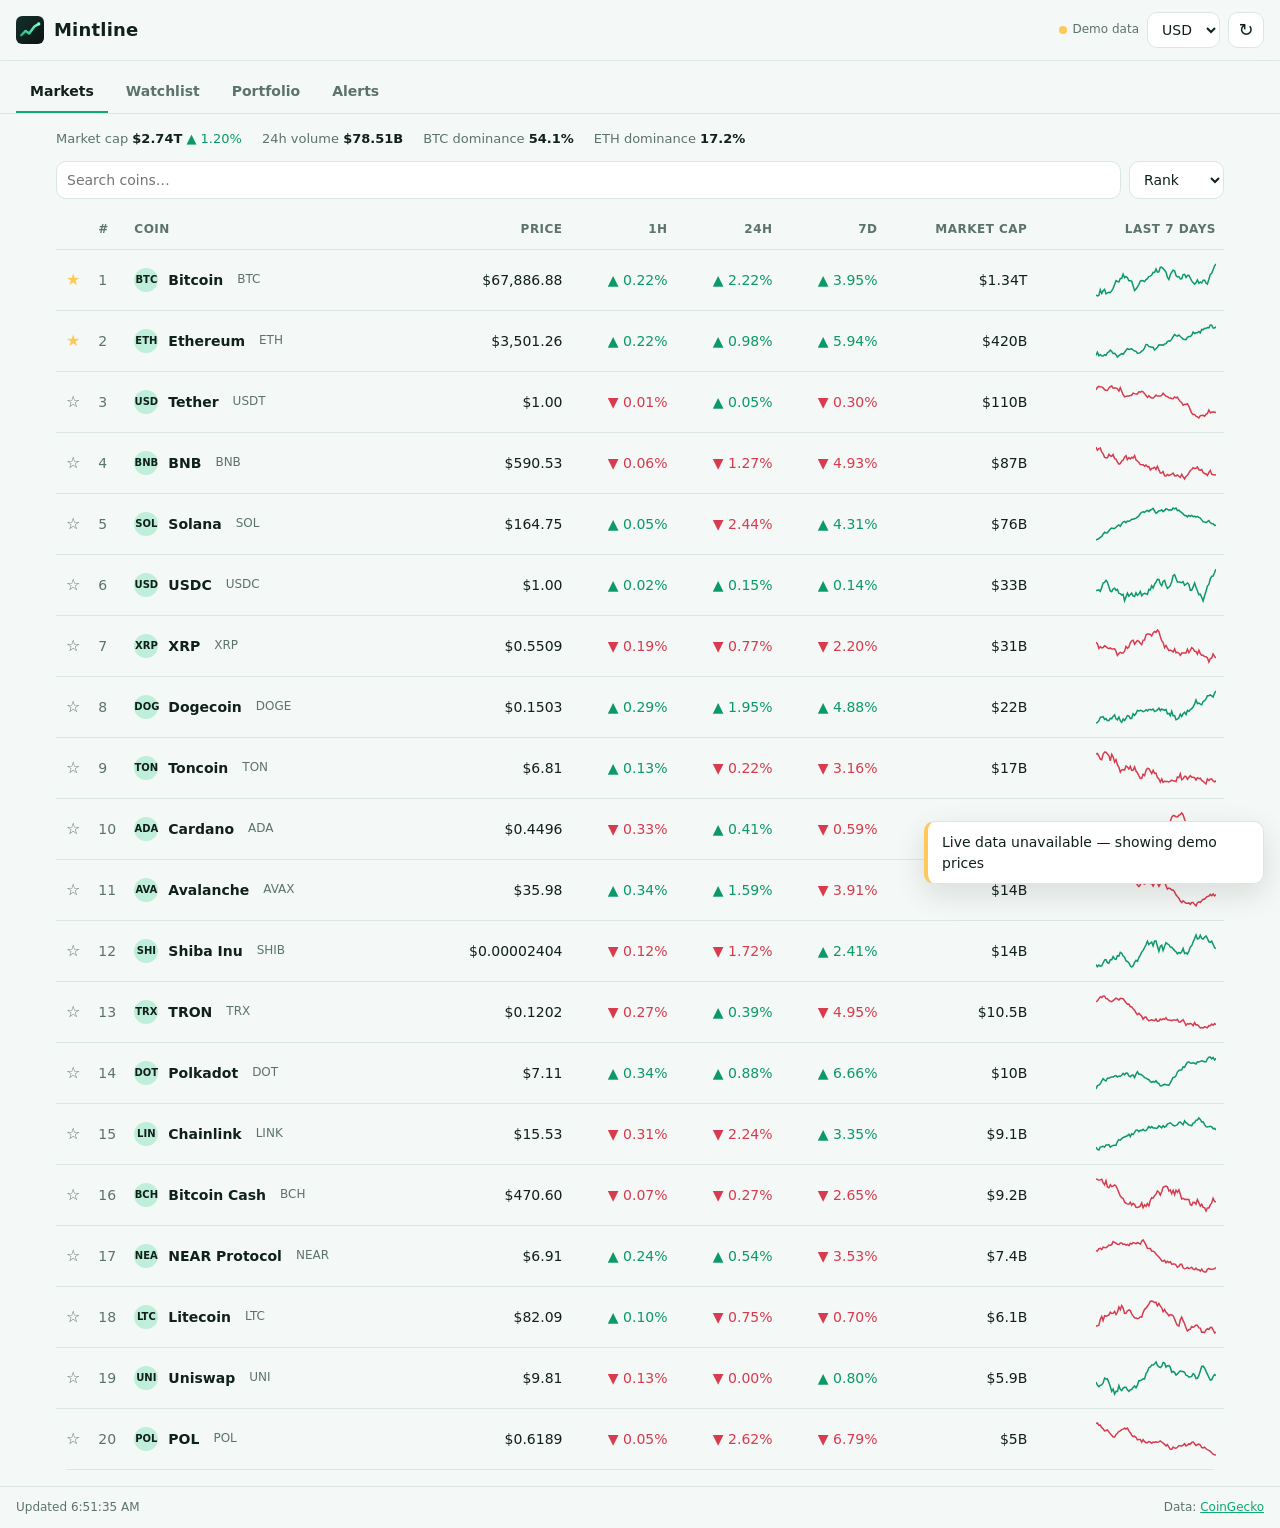
==== mintline/index.html @ c2ae9a27 "Rebuild Mintline crypto tracker as an installable PWA Live prices from CoinGecko, coin detail charts" ====
<!doctype html>
<html lang="en">
<head>
  <meta charset="utf-8">
  <meta name="viewport" content="width=device-width, initial-scale=1, viewport-fit=cover">
  <title>Mintline - Crypto Tracker</title>
  <meta name="description" content="Live crypto prices, price alerts and portfolio tracking.">
  <meta name="theme-color" content="#0b1412">
  <link rel="manifest" href="manifest.webmanifest">
  <link rel="icon" href="icons/icon.svg" type="image/svg+xml">
  <link rel="apple-touch-icon" href="icons/icon-192.png">
  <link rel="stylesheet" href="styles.css">
</head>
<body>
  <header class="topbar">
    <div class="brand">
      <img src="icons/icon.svg" alt="" width="28" height="28">
      <span>Mintline</span>
    </div>
    <div class="topbar-actions">
      <span id="status" class="status" title="Data status"></span>
      <select id="currency" aria-label="Currency">
        <option value="usd">USD</option>
        <option value="eur">EUR</option>
        <option value="gbp">GBP</option>
        <option value="cad">CAD</option>
        <option value="aud">AUD</option>
        <option value="jpy">JPY</option>
        <option value="btc">BTC</option>
      </select>
      <button id="refresh" class="icon-btn" aria-label="Refresh prices" title="Refresh">&#x21bb;</button>
    </div>
  </header>

  <nav class="tabs" role="tablist">
    <button role="tab" data-tab="markets" class="active">Markets</button>
    <button role="tab" data-tab="watchlist">Watchlist</button>
    <button role="tab" data-tab="portfolio">Portfolio</button>
    <button role="tab" data-tab="alerts">Alerts <span id="alert-badge" class="badge" hidden></span></button>
  </nav>

  <main>
    <!-- Markets -->
    <section id="tab-markets" class="panel active">
      <div id="global" class="global-strip"></div>
      <div class="toolbar">
        <input id="search" type="search" placeholder="Search coins…" autocomplete="off">
        <select id="sort" aria-label="Sort by">
          <option value="rank">Rank</option>
          <option value="price">Price</option>
          <option value="change24">24h %</option>
          <option value="change7d">7d %</option>
          <option value="volume">Volume</option>
        </select>
      </div>
      <div class="table-wrap">
        <table class="coins">
          <thead>
            <tr>
              <th class="star-col"></th>
              <th class="num-col">#</th>
              <th>Coin</th>
              <th class="r">Price</th>
              <th class="r hide-sm">1h</th>
              <th class="r">24h</th>
              <th class="r hide-sm">7d</th>
              <th class="r hide-md">Market cap</th>
              <th class="r hide-md">Last 7 days</th>
            </tr>
          </thead>
          <tbody id="markets-body"></tbody>
        </table>
      </div>
    </section>

    <!-- Watchlist -->
    <section id="tab-watchlist" class="panel">
      <div class="table-wrap">
        <table class="coins">
          <thead>
            <tr>
              <th class="star-col"></th>
              <th class="num-col">#</th>
              <th>Coin</th>
              <th class="r">Price</th>
              <th class="r hide-sm">1h</th>
              <th class="r">24h</th>
              <th class="r hide-sm">7d</th>
              <th class="r hide-md">Market cap</th>
              <th class="r hide-md">Last 7 days</th>
            </tr>
          </thead>
          <tbody id="watchlist-body"></tbody>
        </table>
      </div>
      <p id="watchlist-empty" class="empty" hidden>Star coins in Markets to add them to your watchlist.</p>
    </section>

    <!-- Portfolio -->
    <section id="tab-portfolio" class="panel">
      <div class="summary-cards">
        <div class="card"><div class="label">Total value</div><div id="pf-value" class="big">—</div></div>
        <div class="card"><div class="label">24h change</div><div id="pf-24h" class="big">—</div></div>
        <div class="card"><div class="label">Total profit / loss</div><div id="pf-pl" class="big">—</div></div>
        <div class="card"><div class="label">Cost basis</div><div id="pf-cost" class="big">—</div></div>
      </div>
      <div class="pf-grid">
        <div class="card">
          <div class="card-head">
            <h2>Holdings</h2>
            <button id="add-holding" class="btn">+ Add transaction</button>
          </div>
          <div class="table-wrap">
            <table class="holdings">
              <thead>
                <tr>
                  <th>Coin</th>
                  <th class="r">Price</th>
                  <th class="r">Holdings</th>
                  <th class="r hide-sm">Avg buy</th>
                  <th class="r">P / L</th>
                  <th></th>
                </tr>
              </thead>
              <tbody id="holdings-body"></tbody>
            </table>
          </div>
          <p id="holdings-empty" class="empty" hidden>No holdings yet. Add a transaction to start tracking.</p>
        </div>
        <div class="card">
          <h2>Allocation</h2>
          <div id="allocation"></div>
        </div>
      </div>
      <div class="pf-actions">
        <button id="export" class="btn ghost">Export data</button>
        <label class="btn ghost">Import data<input id="import" type="file" accept="application/json" hidden></label>
      </div>
    </section>

    <!-- Alerts -->
    <section id="tab-alerts" class="panel">
      <div class="card">
        <div class="card-head">
          <h2>Price alerts</h2>
          <div class="row-gap">
            <button id="enable-notif" class="btn ghost">Enable notifications</button>
            <button id="add-alert" class="btn">+ New alert</button>
          </div>
        </div>
        <ul id="alerts-list" class="alerts"></ul>
        <p id="alerts-empty" class="empty" hidden>No alerts. Create one to get notified when a coin crosses a price.</p>
      </div>
    </section>
  </main>

  <footer class="foot">
    <span id="updated"></span>
    <span>Data: <a href="https://www.coingecko.com" target="_blank" rel="noopener">CoinGecko</a></span>
  </footer>

  <!-- Coin detail -->
  <dialog id="detail" class="sheet">
    <div class="sheet-head">
      <div id="detail-title" class="detail-title"></div>
      <button class="icon-btn" data-close aria-label="Close">&times;</button>
    </div>
    <div id="detail-price" class="detail-price"></div>
    <div class="ranges" id="ranges">
      <button data-days="1">24H</button>
      <button data-days="7" class="active">7D</button>
      <button data-days="30">30D</button>
      <button data-days="90">90D</button>
      <button data-days="365">1Y</button>
    </div>
    <div id="chart" class="chart"></div>
    <div id="detail-stats" class="stats"></div>
    <div class="sheet-actions">
      <button id="detail-star" class="btn ghost"></button>
      <button id="detail-alert" class="btn ghost">Set alert</button>
      <button id="detail-hold" class="btn">Add to portfolio</button>
    </div>
  </dialog>

  <!-- Holding form -->
  <dialog id="holding-dialog" class="sheet small">
    <form id="holding-form" method="dialog">
      <div class="sheet-head">
        <h2>Add transaction</h2>
        <button type="button" class="icon-btn" data-close aria-label="Close">&times;</button>
      </div>
      <div class="seg" role="radiogroup">
        <label><input type="radio" name="type" value="buy" checked><span>Buy</span></label>
        <label><input type="radio" name="type" value="sell"><span>Sell</span></label>
      </div>
      <label class="field">Coin
        <select name="coin" required></select>
      </label>
      <label class="field">Quantity
        <input name="amount" type="number" step="any" min="0" required placeholder="0.00">
      </label>
      <label class="field">Price per coin (<span class="cur-label"></span>)
        <input name="price" type="number" step="any" min="0" required>
      </label>
      <div class="field total">Total: <strong id="tx-total">—</strong></div>
      <div class="sheet-actions">
        <button type="button" class="btn ghost" data-close>Cancel</button>
        <button type="submit" class="btn">Save</button>
      </div>
    </form>
  </dialog>

  <!-- Alert form -->
  <dialog id="alert-dialog" class="sheet small">
    <form id="alert-form" method="dialog">
      <div class="sheet-head">
        <h2>New price alert</h2>
        <button type="button" class="icon-btn" data-close aria-label="Close">&times;</button>
      </div>
      <label class="field">Coin
        <select name="coin" required></select>
      </label>
      <div class="field">Notify me when price goes
        <div class="seg">
          <label><input type="radio" name="dir" value="above" checked><span>Above</span></label>
          <label><input type="radio" name="dir" value="below"><span>Below</span></label>
        </div>
      </div>
      <label class="field">Target price (<span class="cur-label"></span>)
        <input name="price" type="number" step="any" min="0" required>
      </label>
      <p class="hint" id="alert-hint"></p>
      <div class="sheet-actions">
        <button type="button" class="btn ghost" data-close>Cancel</button>
        <button type="submit" class="btn">Create alert</button>
      </div>
    </form>
  </dialog>

  <div id="toasts" class="toasts" aria-live="polite"></div>

  <script src="app.js"></script>
</body>
</html>
---- mintline/styles.css ----
:root {
  --bg: #0b1412;
  --bg-2: #101c19;
  --panel: #132320;
  --panel-2: #182c28;
  --line: #22392f;
  --text: #e6f2ee;
  --muted: #8aa39b;
  --mint: #3ee6a8;
  --mint-dim: #1f7a5a;
  --up: #3ee6a8;
  --down: #ff6b7a;
  --warn: #ffc857;
  --radius: 14px;
  --shadow: 0 10px 30px rgba(0, 0, 0, .35);
  color-scheme: dark;
}

@media (prefers-color-scheme: light) {
  :root {
    --bg: #f4f8f6;
    --bg-2: #eaf2ee;
    --panel: #ffffff;
    --panel-2: #f1f6f4;
    --line: #dbe7e2;
    --text: #10201b;
    --muted: #5c736b;
    --mint: #0faa72;
    --mint-dim: #bfeedb;
    --up: #0b9a66;
    --down: #d93b4e;
    --shadow: 0 10px 30px rgba(16, 32, 27, .12);
    color-scheme: light;
  }
}

* { box-sizing: border-box; }
[hidden] { display: none !important; }

html, body { margin: 0; }

body {
  background: var(--bg);
  color: var(--text);
  font: 14px/1.45 system-ui, -apple-system, "Segoe UI", Roboto, Inter, sans-serif;
  min-height: 100vh;
  display: flex;
  flex-direction: column;
  -webkit-font-smoothing: antialiased;
}

a { color: var(--mint); }

button, select, input { font: inherit; color: inherit; }

.r { text-align: right; }
.up { color: var(--up); }
.down { color: var(--down); }
.muted { color: var(--muted); }

/* Top bar */
.topbar {
  position: sticky; top: 0; z-index: 10;
  display: flex; align-items: center; justify-content: space-between;
  padding: 12px max(16px, env(safe-area-inset-left));
  background: color-mix(in srgb, var(--bg) 88%, transparent);
  backdrop-filter: blur(10px);
  border-bottom: 1px solid var(--line);
}
.brand { display: flex; align-items: center; gap: 10px; font-weight: 700; font-size: 18px; letter-spacing: .2px; }
.topbar-actions { display: flex; align-items: center; gap: 8px; }
.status { font-size: 12px; color: var(--muted); display: inline-flex; align-items: center; gap: 6px; }
.status::before { content: ""; width: 8px; height: 8px; border-radius: 50%; background: var(--muted); }
.status.live::before { background: var(--mint); box-shadow: 0 0 0 3px color-mix(in srgb, var(--mint) 25%, transparent); }
.status.demo::before { background: var(--warn); }
.status.offline::before { background: var(--down); }

select, input[type="search"], input[type="number"] {
  background: var(--panel); border: 1px solid var(--line); border-radius: 10px;
  padding: 8px 10px; outline: none;
}
select:focus, input:focus { border-color: var(--mint); }

.icon-btn {
  background: var(--panel); border: 1px solid var(--line); border-radius: 10px;
  width: 36px; height: 36px; cursor: pointer; font-size: 18px; line-height: 1;
}
.icon-btn:hover { border-color: var(--mint); }
.icon-btn.spin { animation: spin .8s linear infinite; }
@keyframes spin { to { transform: rotate(360deg); } }

.btn {
  background: var(--mint); color: #062018; border: 1px solid var(--mint);
  padding: 8px 14px; border-radius: 10px; font-weight: 600; cursor: pointer; white-space: nowrap;
}
.btn:hover { filter: brightness(1.08); }
.btn.ghost { background: transparent; color: var(--text); border-color: var(--line); }
.btn.ghost:hover { border-color: var(--mint); }
.btn.danger { background: transparent; color: var(--down); border-color: var(--line); }

/* Tabs */
.tabs {
  display: flex; gap: 4px; padding: 10px 16px 0;
  border-bottom: 1px solid var(--line); overflow-x: auto;
}
.tabs button {
  background: none; border: 0; padding: 10px 14px; cursor: pointer; color: var(--muted);
  border-bottom: 2px solid transparent; font-weight: 600; white-space: nowrap;
}
.tabs button.active { color: var(--text); border-bottom-color: var(--mint); }
.badge {
  display: inline-block; min-width: 18px; padding: 0 5px; margin-left: 4px;
  border-radius: 9px; background: var(--mint); color: #062018; font-size: 11px; text-align: center;
}

main { flex: 1; width: 100%; max-width: 1200px; margin: 0 auto; padding: 16px; }
.panel { display: none; }
.panel.active { display: block; }

/* Global strip */
.global-strip { display: flex; flex-wrap: wrap; gap: 8px 20px; color: var(--muted); font-size: 13px; margin-bottom: 12px; }
.global-strip b { color: var(--text); font-weight: 600; }

.toolbar { display: flex; gap: 8px; margin-bottom: 12px; }
.toolbar input { flex: 1; min-width: 0; }

/* Tables */
.table-wrap { overflow-x: auto; border-radius: var(--radius); }
table { width: 100%; border-collapse: collapse; }
th {
  font-size: 12px; text-transform: uppercase; letter-spacing: .04em; color: var(--muted);
  font-weight: 600; text-align: left; padding: 10px 8px; border-bottom: 1px solid var(--line);
  position: sticky; top: 0; background: var(--bg);
}
td { padding: 12px 8px; border-bottom: 1px solid var(--line); white-space: nowrap; font-variant-numeric: tabular-nums; }
tbody tr { cursor: pointer; transition: background .12s; }
tbody tr:hover { background: var(--bg-2); }
.star-col { width: 28px; }
.num-col { width: 36px; color: var(--muted); }
.coin-cell { display: flex; align-items: center; gap: 10px; }
.coin-cell img, .coin-icon { width: 24px; height: 24px; border-radius: 50%; flex: none; }
.coin-icon { display: grid; place-items: center; font-size: 10px; font-weight: 700; background: var(--mint-dim); color: var(--text); }
.coin-name { font-weight: 600; }
.coin-sym { color: var(--muted); text-transform: uppercase; font-size: 12px; margin-left: 4px; }
.star {
  background: none; border: 0; cursor: pointer; font-size: 16px; color: var(--muted); padding: 2px;
}
.star.on { color: var(--warn); }
.spark { display: block; margin-left: auto; }
.flash-up { animation: flashUp 1s; }
.flash-down { animation: flashDown 1s; }
@keyframes flashUp { from { background: color-mix(in srgb, var(--up) 22%, transparent); } }
@keyframes flashDown { from { background: color-mix(in srgb, var(--down) 22%, transparent); } }

.empty { text-align: center; color: var(--muted); padding: 32px 12px; }

/* Cards */
.card {
  background: var(--panel); border: 1px solid var(--line); border-radius: var(--radius);
  padding: 16px;
}
.card h2 { font-size: 15px; margin: 0 0 12px; }
.card-head { display: flex; align-items: center; justify-content: space-between; gap: 8px; margin-bottom: 8px; flex-wrap: wrap; }
.card-head h2 { margin: 0; }
.row-gap { display: flex; gap: 8px; flex-wrap: wrap; }
.summary-cards { display: grid; grid-template-columns: repeat(4, 1fr); gap: 12px; margin-bottom: 12px; }
.summary-cards .label { color: var(--muted); font-size: 12px; margin-bottom: 4px; }
.summary-cards .big { font-size: 22px; font-weight: 700; font-variant-numeric: tabular-nums; }
.summary-cards .sub { font-size: 13px; font-weight: 600; }
.pf-grid { display: grid; grid-template-columns: 2fr 1fr; gap: 12px; }
.pf-actions { display: flex; gap: 8px; justify-content: flex-end; margin-top: 12px; }
.holdings td { cursor: default; }
.holdings tbody tr { cursor: default; }
.holdings .sub { color: var(--muted); font-size: 12px; }
.del { background: none; border: 0; color: var(--muted); cursor: pointer; font-size: 16px; }
.del:hover { color: var(--down); }

/* Allocation */
.alloc-donut { display: block; margin: 0 auto 12px; }
.alloc-legend { list-style: none; padding: 0; margin: 0; }
.alloc-legend li { display: flex; align-items: center; gap: 8px; padding: 4px 0; font-size: 13px; }
.alloc-legend .sw { width: 10px; height: 10px; border-radius: 3px; flex: none; }
.alloc-legend .pct { margin-left: auto; color: var(--muted); font-variant-numeric: tabular-nums; }

/* Alerts */
.alerts { list-style: none; padding: 0; margin: 0; }
.alerts li {
  display: flex; align-items: center; gap: 12px; padding: 12px 4px; border-bottom: 1px solid var(--line);
}
.alerts li:last-child { border-bottom: 0; }
.alerts .info { flex: 1; min-width: 0; }
.alerts .cond { font-weight: 600; }
.alerts .meta { color: var(--muted); font-size: 12px; }
.alerts .triggered .cond { color: var(--muted); text-decoration: line-through; }
.pill { font-size: 11px; padding: 2px 8px; border-radius: 999px; border: 1px solid var(--line); color: var(--muted); }
.pill.on { color: var(--mint); border-color: var(--mint-dim); }
.pill.hit { color: var(--warn); border-color: var(--warn); }

/* Dialogs */
dialog.sheet {
  width: min(720px, calc(100vw - 24px)); max-height: calc(100vh - 24px);
  background: var(--panel); color: var(--text); border: 1px solid var(--line);
  border-radius: 18px; padding: 18px; box-shadow: var(--shadow);
}
dialog.sheet.small { width: min(420px, calc(100vw - 24px)); }
dialog::backdrop { background: rgba(0, 0, 0, .55); backdrop-filter: blur(2px); }
.sheet-head { display: flex; align-items: center; justify-content: space-between; margin-bottom: 12px; }
.sheet-head h2 { margin: 0; font-size: 17px; }
.detail-title { display: flex; align-items: center; gap: 10px; font-size: 18px; font-weight: 700; }
.detail-title img { width: 32px; height: 32px; border-radius: 50%; }
.detail-price { font-size: 30px; font-weight: 700; font-variant-numeric: tabular-nums; margin-bottom: 8px; }
.detail-price .chg { font-size: 15px; margin-left: 8px; }
.ranges { display: flex; gap: 4px; margin-bottom: 8px; }
.ranges button {
  background: var(--panel-2); border: 1px solid var(--line); border-radius: 8px; padding: 4px 10px; cursor: pointer;
  color: var(--muted); font-size: 12px; font-weight: 600;
}
.ranges button.active { color: #062018; background: var(--mint); border-color: var(--mint); }
.chart { position: relative; height: 260px; }
.chart svg { width: 100%; height: 100%; display: block; }
.chart .tip {
  position: absolute; pointer-events: none; background: var(--panel-2); border: 1px solid var(--line);
  border-radius: 8px; padding: 6px 8px; font-size: 12px; white-space: nowrap; transform: translate(-50%, -110%);
}
.chart .loading { position: absolute; inset: 0; display: grid; place-items: center; color: var(--muted); }
.stats { display: grid; grid-template-columns: repeat(3, 1fr); gap: 10px; margin: 14px 0; }
.stats div { background: var(--panel-2); border-radius: 10px; padding: 10px; }
.stats .label { color: var(--muted); font-size: 12px; }
.stats .val { font-weight: 600; font-variant-numeric: tabular-nums; }
.sheet-actions { display: flex; gap: 8px; justify-content: flex-end; flex-wrap: wrap; margin-top: 12px; }

.field { display: flex; flex-direction: column; gap: 6px; margin-bottom: 12px; color: var(--muted); font-size: 13px; }
.field select, .field input { color: var(--text); font-size: 15px; }
.field.total { flex-direction: row; gap: 6px; color: var(--muted); }
.field.total strong { color: var(--text); }
.hint { color: var(--muted); font-size: 12px; margin: -4px 0 8px; }
.seg { display: flex; background: var(--panel-2); border: 1px solid var(--line); border-radius: 10px; padding: 3px; margin-bottom: 12px; }
.seg label { flex: 1; }
.seg input { display: none; }
.seg span { display: block; text-align: center; padding: 6px; border-radius: 8px; cursor: pointer; color: var(--muted); font-weight: 600; }
.seg input:checked + span { background: var(--mint); color: #062018; }

/* Toasts */
.toasts { position: fixed; right: 16px; bottom: 16px; display: flex; flex-direction: column; gap: 8px; z-index: 100; }
.toast {
  background: var(--panel); border: 1px solid var(--line); border-left: 4px solid var(--mint);
  border-radius: 10px; padding: 10px 14px; box-shadow: var(--shadow); max-width: 340px;
  animation: toastIn .25s ease-out;
}
.toast.warn { border-left-color: var(--warn); }
.toast.err { border-left-color: var(--down); }
@keyframes toastIn { from { transform: translateY(10px); opacity: 0; } }

.foot {
  display: flex; justify-content: space-between; gap: 12px; padding: 12px 16px; color: var(--muted); font-size: 12px;
  border-top: 1px solid var(--line);
}

@media (max-width: 900px) {
  .hide-md { display: none; }
  .pf-grid { grid-template-columns: 1fr; }
  .summary-cards { grid-template-columns: repeat(2, 1fr); }
}
@media (max-width: 560px) {
  .hide-sm { display: none; }
  .num-col, td.num-col, .coins .coin-sym { display: none; }
  .coin-cell { gap: 8px; }
  .toasts { left: 16px; right: 16px; }
  .toast { max-width: none; }
  .status span { display: none; }
  .summary-cards .big { font-size: 18px; }
  .stats { grid-template-columns: repeat(2, 1fr); }
  .detail-price { font-size: 24px; }
  td { padding: 10px 6px; }
}
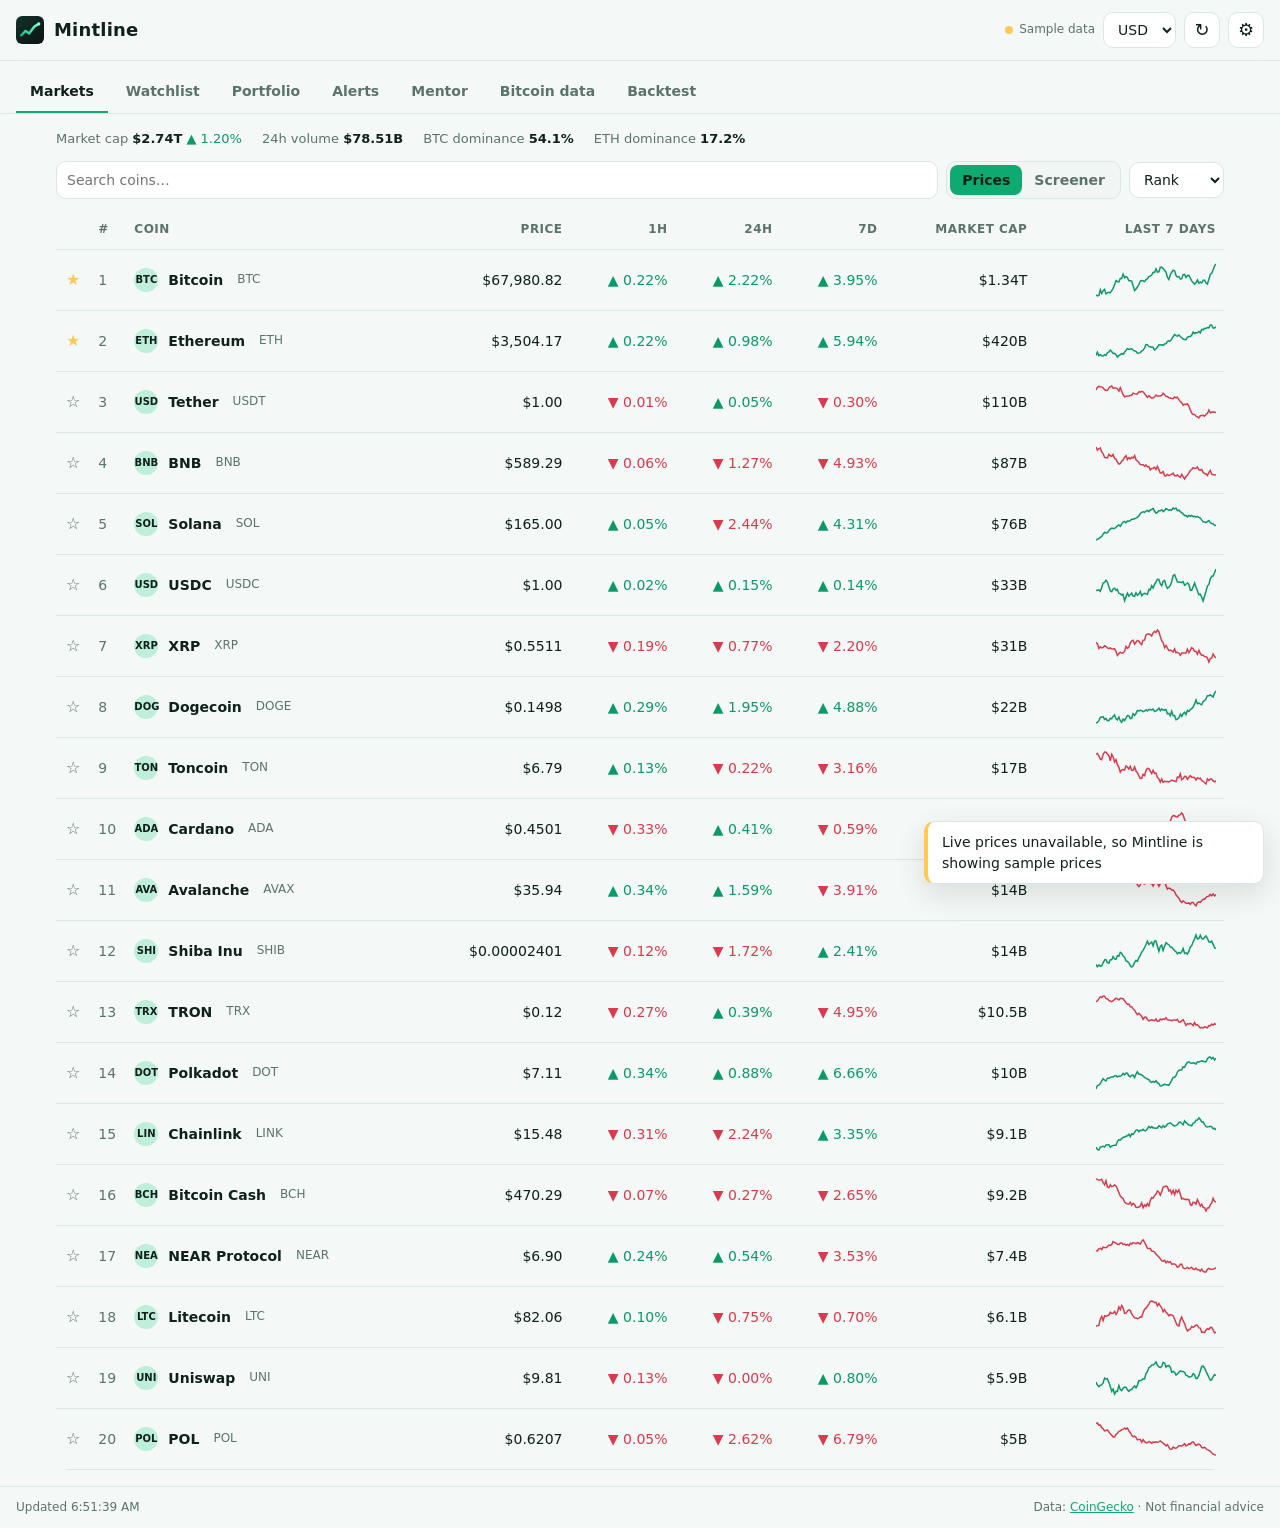
==== commit 523cbbdc: "Bring the crypto toolkit's features into Mintline Ports the Python toolkit to the browser app: - Ale" ====
--- a/mintline/index.html
+++ b/mintline/index.html
@@ -29,6 +29,7 @@
         <option value="btc">BTC</option>
       </select>
       <button id="refresh" class="icon-btn" aria-label="Refresh prices" title="Refresh">&#x21bb;</button>
+      <button id="open-settings" class="icon-btn" aria-label="Settings" title="Settings">&#x2699;</button>
     </div>
   </header>
 
@@ -37,6 +38,9 @@
     <button role="tab" data-tab="watchlist">Watchlist</button>
     <button role="tab" data-tab="portfolio">Portfolio</button>
     <button role="tab" data-tab="alerts">Alerts <span id="alert-badge" class="badge" hidden></span></button>
+    <button role="tab" data-tab="mentor">Mentor</button>
+    <button role="tab" data-tab="bitcoin">Bitcoin data</button>
+    <button role="tab" data-tab="backtest">Backtest</button>
   </nav>
 
   <main>
@@ -45,6 +49,10 @@
       <div id="global" class="global-strip"></div>
       <div class="toolbar">
         <input id="search" type="search" placeholder="Search coins…" autocomplete="off">
+        <div class="seg compact" role="radiogroup" aria-label="View">
+          <label><input type="radio" name="mview" value="prices" checked><span>Prices</span></label>
+          <label><input type="radio" name="mview" value="screener"><span>Screener</span></label>
+        </div>
         <select id="sort" aria-label="Sort by">
           <option value="rank">Rank</option>
           <option value="price">Price</option>
@@ -52,8 +60,9 @@
           <option value="change7d">7d %</option>
           <option value="volume">Volume</option>
         </select>
-      </div>
-      <div class="table-wrap">
+        <button id="open-compare" class="btn ghost" hidden>Compare coins</button>
+      </div>
+      <div class="table-wrap" id="prices-wrap">
         <table class="coins">
           <thead>
             <tr>
@@ -70,6 +79,13 @@
           </thead>
           <tbody id="markets-body"></tbody>
         </table>
+      </div>
+      <div class="table-wrap" id="screener-wrap" hidden>
+        <table class="coins screener">
+          <thead id="screener-head"></thead>
+          <tbody id="screener-body"></tbody>
+        </table>
+        <p class="hint">Market cap ÷ FDV below 1 means more coins are still to be released. Volume ÷ market cap shows how actively a coin trades. Click a column to sort.</p>
       </div>
     </section>
 
@@ -98,6 +114,7 @@
 
     <!-- Portfolio -->
     <section id="tab-portfolio" class="panel">
+      <div id="pf-error" class="banner err" hidden></div>
       <div class="summary-cards">
         <div class="card"><div class="label">Total value</div><div id="pf-value" class="big">—</div></div>
         <div class="card"><div class="label">24h change</div><div id="pf-24h" class="big">—</div></div>
@@ -108,7 +125,16 @@
         <div class="card">
           <div class="card-head">
             <h2>Holdings</h2>
-            <button id="add-holding" class="btn">+ Add transaction</button>
+            <div class="row-gap">
+              <label class="inline-field">Cost method
+                <select id="tax-method" aria-label="Cost basis method">
+                  <option value="FIFO">FIFO (first in, first out)</option>
+                  <option value="LIFO">LIFO (last in, first out)</option>
+                  <option value="HIFO">HIFO (highest cost first)</option>
+                </select>
+              </label>
+              <button id="add-holding" class="btn">+ Add transaction</button>
+            </div>
           </div>
           <div class="table-wrap">
             <table class="holdings">
@@ -117,24 +143,60 @@
                   <th>Coin</th>
                   <th class="r">Price</th>
                   <th class="r">Holdings</th>
-                  <th class="r hide-sm">Avg buy</th>
-                  <th class="r">P / L</th>
-                  <th></th>
+                  <th class="r hide-sm">Avg cost</th>
+                  <th class="r">Unrealized P / L</th>
                 </tr>
               </thead>
               <tbody id="holdings-body"></tbody>
             </table>
           </div>
-          <p id="holdings-empty" class="empty" hidden>No holdings yet. Add a transaction to start tracking.</p>
+          <p id="holdings-empty" class="empty" hidden>No holdings yet. Add a transaction or import a trades CSV to start tracking.</p>
         </div>
         <div class="card">
           <h2>Allocation</h2>
           <div id="allocation"></div>
         </div>
       </div>
+
+      <div class="card section">
+        <div class="card-head">
+          <h2>Taxes <span class="muted small">(USD)</span></h2>
+          <div class="row-gap">
+            <select id="tax-year" aria-label="Tax year"></select>
+            <button id="export-8949" class="btn ghost">Download Form 8949 CSV</button>
+          </div>
+        </div>
+        <div id="tax-summary" class="stat-row"></div>
+        <div class="table-wrap">
+          <table class="holdings compact-table">
+            <thead><tr><th>Sold</th><th>Coin</th><th class="r">Quantity</th><th class="hide-sm">Acquired</th><th class="r">Proceeds</th><th class="r">Cost basis</th><th class="r">Gain / loss</th><th>Term</th></tr></thead>
+            <tbody id="realized-body"></tbody>
+          </table>
+        </div>
+        <p id="realized-empty" class="empty small" hidden>No sales in this year.</p>
+        <p class="hint" id="tax-note">Held more than 365 days counts as long term. This is a calculator, not tax advice. Have a CPA review it before you file.</p>
+      </div>
+
+      <div class="card section">
+        <div class="card-head">
+          <h2>Transactions</h2>
+          <div class="row-gap">
+            <label class="btn ghost">Import trades CSV<input id="import-trades" type="file" accept=".csv,text/csv" hidden></label>
+            <button id="export-trades" class="btn ghost">Export trades CSV</button>
+          </div>
+        </div>
+        <div class="table-wrap">
+          <table class="holdings compact-table">
+            <thead><tr><th>Date</th><th>Type</th><th>Coin</th><th class="r">Quantity</th><th class="r">Price</th><th class="r hide-sm">Fee</th><th class="hide-md">Exchange / notes</th><th></th></tr></thead>
+            <tbody id="tx-body"></tbody>
+          </table>
+        </div>
+        <p id="tx-empty" class="empty small" hidden>No transactions yet.</p>
+        <p class="hint">CSV columns: <code>date,type,asset,quantity,price_usd,fee_usd,exchange,notes</code> (same format as the Python toolkit). Types: buy, sell, income, gift_in, spend, transfer.</p>
+      </div>
       <div class="pf-actions">
-        <button id="export" class="btn ghost">Export data</button>
-        <label class="btn ghost">Import data<input id="import" type="file" accept="application/json" hidden></label>
+        <button id="export" class="btn ghost">Export backup</button>
+        <label class="btn ghost">Import backup<input id="import" type="file" accept="application/json" hidden></label>
       </div>
     </section>
 
@@ -142,21 +204,130 @@
     <section id="tab-alerts" class="panel">
       <div class="card">
         <div class="card-head">
-          <h2>Price alerts</h2>
+          <h2>Alerts</h2>
           <div class="row-gap">
             <button id="enable-notif" class="btn ghost">Enable notifications</button>
+            <label class="btn ghost">Import alerts.json<input id="import-rules" type="file" accept="application/json,.json" hidden></label>
+            <button id="export-rules" class="btn ghost">Export alerts.json</button>
+            <button id="check-alerts" class="btn ghost">Check now</button>
             <button id="add-alert" class="btn">+ New alert</button>
           </div>
         </div>
         <ul id="alerts-list" class="alerts"></ul>
-        <p id="alerts-empty" class="empty" hidden>No alerts. Create one to get notified when a coin crosses a price.</p>
+        <p id="alerts-empty" class="empty" hidden>No alerts. Create one, or import the alerts.json file from your Python toolkit.</p>
+        <p class="hint" id="alerts-hint">Alerts are checked every minute while Mintline is open. Each alert stays quiet for its cooldown after it fires. To get alerts on your phone, add an ntfy topic in Settings.</p>
+      </div>
+    </section>
+
+    <!-- Mentor -->
+    <section id="tab-mentor" class="panel">
+      <div class="mentor-grid">
+        <div class="card" id="mentor-briefing"><p class="empty">Loading your briefing…</p></div>
+        <div class="stack">
+          <div class="card">
+            <h2>About you</h2>
+            <form id="profile-form" class="profile-form">
+              <label class="check"><input type="checkbox" name="emergencyFund"> I have 3–6 months of living expenses saved in cash</label>
+              <label class="check"><input type="checkbox" name="highInterestDebt"> I carry credit-card or other high-interest debt</label>
+              <label class="field">Weekly amount I could invest without it hurting (USD)
+                <input name="weeklyUsd" type="number" min="0" step="any" required>
+              </label>
+              <label class="field">The most I'd ever put in, knowing I could lose it (USD)
+                <input name="maxTotalUsd" type="number" min="0" step="any" required>
+              </label>
+              <label class="field">Years I can leave it alone
+                <input name="years" type="number" min="0" step="any" required>
+              </label>
+              <label class="field">Risk level
+                <select name="risk">
+                  <option value="low">Low (100% BTC)</option>
+                  <option value="medium">Medium (70% BTC, 30% ETH)</option>
+                  <option value="high">High (60% BTC, 30% ETH, 10% SOL)</option>
+                </select>
+              </label>
+              <button type="submit" class="btn">Save and update briefing</button>
+            </form>
+          </div>
+          <div class="card">
+            <div class="card-head"><h2>How these rules did</h2><button id="mentor-backtest" class="btn ghost">Run backtest</button></div>
+            <div id="mentor-bt"><p class="muted small">Compares the mentor's adjusted weekly buying with plain weekly buying over the past year of Bitcoin prices.</p></div>
+          </div>
+        </div>
+      </div>
+    </section>
+
+    <!-- Bitcoin data -->
+    <section id="tab-bitcoin" class="panel">
+      <div class="card-head page-head">
+        <p class="muted">Free replacements for Glassnode and CryptoQuant data. Sources: mempool.space, blockchain.info, Kraken Futures and alternative.me.</p>
+        <button id="reload-onchain" class="btn ghost">Reload</button>
+      </div>
+      <div class="onchain-grid">
+        <div class="card"><h2>Network right now</h2><div id="oc-network" class="stat-grid"></div></div>
+        <div class="card"><h2>Fear &amp; Greed</h2><div id="oc-fng"></div></div>
+      </div>
+      <div class="card section"><h2>Valuation (2 years, daily)</h2><div id="oc-valuation" class="metric-grid"></div>
+        <p class="hint">Mayer Multiple above 2.4 has historically meant overheated, below 1 cheap. NVT is market cap ÷ 90-day average on-chain volume. Puell is daily miner revenue ÷ its 365-day average. Hash ribbon "capitulation" means the 30-day hash rate average is below the 60-day average. MVRV, SOPR, realized cap and exchange flows need a full Bitcoin node and aren't included.</p>
+      </div>
+      <div class="card section"><h2>Futures (Kraken perpetuals)</h2>
+        <div class="table-wrap"><table class="holdings compact-table"><thead><tr><th>Contract</th><th class="r">Mark</th><th class="r hide-sm">Index</th><th class="r">Basis</th><th class="r hide-sm">Funding / hr</th><th class="r">Funding APR</th><th class="r">Open interest</th><th class="r hide-md">24h volume</th></tr></thead><tbody id="oc-deriv"></tbody></table></div>
+        <p class="hint">Positive funding means traders betting on rises are paying those betting on falls.</p>
+      </div>
+    </section>
+
+    <!-- Backtest -->
+    <section id="tab-backtest" class="panel">
+      <div class="bt-grid">
+        <div class="card">
+          <h2>Backtest a strategy</h2>
+          <form id="bt-form">
+            <label class="field">Strategy
+              <select name="strategy">
+                <option value="dca">DCA: buy a fixed amount on a schedule</option>
+                <option value="grid">Grid: buy each level down, sell one level up</option>
+                <option value="sma">SMA cross: hold while the fast average is above the slow one</option>
+              </select>
+            </label>
+            <label class="field">Coin <select name="coin"></select></label>
+            <div class="bt-params" data-for="dca">
+              <label class="field">Amount per buy (USD) <input name="amount" type="number" value="100" min="1" step="any"></label>
+              <label class="field">Every N days <input name="every" type="number" value="7" min="1" step="1"></label>
+              <label class="field">Buy double when this % below the 30-day high (0 = off) <input name="dip" type="number" value="0" min="0" step="any"></label>
+            </div>
+            <div class="bt-params" data-for="grid" hidden>
+              <label class="field">Lowest price (USD, blank = period low) <input name="low" type="number" min="0" step="any"></label>
+              <label class="field">Highest price (USD, blank = period high) <input name="high" type="number" min="0" step="any"></label>
+              <label class="field">Levels <input name="levels" type="number" value="20" min="2" step="1"></label>
+              <label class="field">Capital (USD) <input name="capital" type="number" value="5000" min="1" step="any"></label>
+            </div>
+            <div class="bt-params" data-for="sma" hidden>
+              <label class="field">Fast average (days) <input name="fast" type="number" value="50" min="2" step="1"></label>
+              <label class="field">Slow average (days) <input name="slow" type="number" value="200" min="3" step="1"></label>
+              <label class="field">Capital (USD) <input name="smacap" type="number" value="10000" min="1" step="any"></label>
+            </div>
+            <label class="field">Trading fee (%) <input name="fee" type="number" value="0.6" min="0" step="any"></label>
+            <button class="btn" type="submit">Run backtest</button>
+          </form>
+        </div>
+        <div class="card" id="bt-result"><p class="empty">Pick a strategy and run it to see how it would have done.</p></div>
+      </div>
+      <div class="card section">
+        <div class="card-head"><h2>Paper DCA bot</h2><span id="bot-status" class="pill">Off</span></div>
+        <p class="muted small">Simulated buying with a $10,000 pretend balance. It buys at the live price while Mintline is open. No real money is used. Live trading stays in the Python toolkit, so your exchange keys never go into the browser.</p>
+        <form id="bot-form" class="bot-form">
+          <label class="field">Coin <select name="coin"></select></label>
+          <label class="field">Amount (USD) <input name="amount" type="number" value="25" min="1" step="any"></label>
+          <label class="field">Every N hours <input name="hours" type="number" value="24" min="1" step="any"></label>
+          <div class="row-gap"><button class="btn" type="submit" id="bot-start">Start</button><button type="button" class="btn ghost" id="bot-stop">Stop</button><button type="button" class="btn danger" id="bot-reset">Reset</button></div>
+        </form>
+        <div id="bot-view"></div>
       </div>
     </section>
   </main>
 
   <footer class="foot">
     <span id="updated"></span>
-    <span>Data: <a href="https://www.coingecko.com" target="_blank" rel="noopener">CoinGecko</a></span>
+    <span>Data: <a href="https://www.coingecko.com" target="_blank" rel="noopener">CoinGecko</a> · Not financial advice</span>
   </footer>
 
   <!-- Coin detail -->
@@ -166,15 +337,34 @@
       <button class="icon-btn" data-close aria-label="Close">&times;</button>
     </div>
     <div id="detail-price" class="detail-price"></div>
-    <div class="ranges" id="ranges">
-      <button data-days="1">24H</button>
-      <button data-days="7" class="active">7D</button>
-      <button data-days="30">30D</button>
-      <button data-days="90">90D</button>
-      <button data-days="365">1Y</button>
+    <div class="chart-controls">
+      <div class="ranges" id="ranges">
+        <button data-days="1">24H</button>
+        <button data-days="7" class="active">7D</button>
+        <button data-days="30">30D</button>
+        <button data-days="90">90D</button>
+        <button data-days="365">1Y</button>
+      </div>
+      <div class="ranges" id="ind-toggles" aria-label="Indicators">
+        <button data-ind="sma50">SMA 50</button>
+        <button data-ind="sma200">SMA 200</button>
+        <button data-ind="bb">Bollinger</button>
+        <button data-ind="rsi">RSI</button>
+        <button data-ind="macd">MACD</button>
+      </div>
     </div>
+    <div id="chart-legend" class="chart-legend"></div>
     <div id="chart" class="chart"></div>
+    <div id="detail-ta" class="ta-notes"></div>
     <div id="detail-stats" class="stats"></div>
+    <details class="more" id="detail-exchanges-wrap">
+      <summary>Prices on exchanges</summary>
+      <div id="detail-exchanges"></div>
+    </details>
+    <details class="more" id="detail-research-wrap">
+      <summary>Research: supply, dilution, returns, developers</summary>
+      <div id="detail-research"></div>
+    </details>
     <div class="sheet-actions">
       <button id="detail-star" class="btn ghost"></button>
       <button id="detail-alert" class="btn ghost">Set alert</button>
@@ -182,27 +372,52 @@
     </div>
   </dialog>
 
-  <!-- Holding form -->
+  <!-- Transaction form -->
   <dialog id="holding-dialog" class="sheet small">
     <form id="holding-form" method="dialog">
       <div class="sheet-head">
         <h2>Add transaction</h2>
         <button type="button" class="icon-btn" data-close aria-label="Close">&times;</button>
       </div>
-      <div class="seg" role="radiogroup">
-        <label><input type="radio" name="type" value="buy" checked><span>Buy</span></label>
-        <label><input type="radio" name="type" value="sell"><span>Sell</span></label>
-      </div>
+      <label class="field">Type
+        <select name="type">
+          <option value="buy">Buy</option>
+          <option value="sell">Sell</option>
+          <option value="income">Income (staking, airdrop, mining)</option>
+          <option value="gift_in">Gift received</option>
+          <option value="spend">Spend (paid for something)</option>
+          <option value="transfer">Transfer between my wallets (not taxable)</option>
+        </select>
+      </label>
       <label class="field">Coin
         <select name="coin" required></select>
       </label>
-      <label class="field">Quantity
-        <input name="amount" type="number" step="any" min="0" required placeholder="0.00">
-      </label>
-      <label class="field">Price per coin (<span class="cur-label"></span>)
-        <input name="price" type="number" step="any" min="0" required>
-      </label>
+      <div class="two-col">
+        <label class="field">Date
+          <input name="date" type="date" required>
+        </label>
+        <label class="field">Quantity
+          <input name="amount" type="number" step="any" min="0" required placeholder="0.00">
+        </label>
+      </div>
+      <div class="two-col">
+        <label class="field">Price per coin (<span class="cur-label"></span>)
+          <input name="price" type="number" step="any" min="0" required>
+        </label>
+        <label class="field">Fee (<span class="cur-label"></span>)
+          <input name="fee" type="number" step="any" min="0" value="0">
+        </label>
+      </div>
+      <div class="two-col">
+        <label class="field">Exchange or wallet
+          <input name="exchange" type="text" maxlength="60" placeholder="coinbase">
+        </label>
+        <label class="field">Notes
+          <input name="notes" type="text" maxlength="120">
+        </label>
+      </div>
       <div class="field total">Total: <strong id="tx-total">—</strong></div>
+      <p class="hint err-text" id="tx-error" hidden></p>
       <div class="sheet-actions">
         <button type="button" class="btn ghost" data-close>Cancel</button>
         <button type="submit" class="btn">Save</button>
@@ -214,21 +429,62 @@
   <dialog id="alert-dialog" class="sheet small">
     <form id="alert-form" method="dialog">
       <div class="sheet-head">
-        <h2>New price alert</h2>
+        <h2>New alert</h2>
         <button type="button" class="icon-btn" data-close aria-label="Close">&times;</button>
       </div>
-      <label class="field">Coin
-        <select name="coin" required></select>
-      </label>
-      <div class="field">Notify me when price goes
-        <div class="seg">
-          <label><input type="radio" name="dir" value="above" checked><span>Above</span></label>
-          <label><input type="radio" name="dir" value="below"><span>Below</span></label>
-        </div>
-      </div>
-      <label class="field">Target price (<span class="cur-label"></span>)
-        <input name="price" type="number" step="any" min="0" required>
-      </label>
+      <label class="field">Alert when
+        <select name="type">
+          <optgroup label="Price">
+            <option value="price_above">Price goes above</option>
+            <option value="price_below">Price goes below</option>
+            <option value="change_24h_above">24h change is above (%)</option>
+            <option value="change_24h_below">24h change is below (%)</option>
+          </optgroup>
+          <optgroup label="Indicators">
+            <option value="rsi_above">RSI is above</option>
+            <option value="rsi_below">RSI is below</option>
+            <option value="cross_above_sma">Price crosses above its moving average</option>
+            <option value="cross_below_sma">Price crosses below its moving average</option>
+          </optgroup>
+          <optgroup label="Market">
+            <option value="fear_greed_above">Fear &amp; Greed is above</option>
+            <option value="fear_greed_below">Fear &amp; Greed is below</option>
+            <option value="funding_apr_above">Futures funding is above (% per year)</option>
+          </optgroup>
+        </select>
+      </label>
+      <label class="field" data-show="coin">Coin
+        <select name="coin"></select>
+      </label>
+      <label class="field" data-show="contract">Futures contract
+        <input name="contract" type="text" value="PF_XBTUSD">
+      </label>
+      <label class="field" data-show="value"><span id="value-label">Value</span>
+        <input name="value" type="number" step="any">
+      </label>
+      <div class="two-col" data-show="ind">
+        <label class="field">Candles
+          <select name="interval">
+            <option value="5m">5 minutes</option>
+            <option value="15m">15 minutes</option>
+            <option value="1h">1 hour</option>
+            <option value="4h">4 hours</option>
+            <option value="6h">6 hours</option>
+            <option value="1d">1 day</option>
+          </select>
+        </label>
+        <label class="field">Period
+          <input name="period" type="number" min="2" step="1">
+        </label>
+      </div>
+      <div class="two-col">
+        <label class="field">Quiet after firing (minutes)
+          <input name="cooldown" type="number" min="1" step="1" value="60">
+        </label>
+        <label class="field">Name (optional)
+          <input name="name" type="text" maxlength="60">
+        </label>
+      </div>
       <p class="hint" id="alert-hint"></p>
       <div class="sheet-actions">
         <button type="button" class="btn ghost" data-close>Cancel</button>
@@ -237,8 +493,47 @@
     </form>
   </dialog>
 
+  <!-- Settings -->
+  <dialog id="settings-dialog" class="sheet small">
+    <form id="settings-form" method="dialog">
+      <div class="sheet-head">
+        <h2>Settings</h2>
+        <button type="button" class="icon-btn" data-close aria-label="Close">&times;</button>
+      </div>
+      <label class="field">CoinGecko demo API key (optional)
+        <input name="cgKey" type="text" autocomplete="off" spellcheck="false" placeholder="CG-…">
+        <span class="hint">Free at coingecko.com/en/developers/dashboard. It raises the request limit. It's kept only in this browser.</span>
+      </label>
+      <label class="field">ntfy topic for phone alerts (optional)
+        <input name="ntfyTopic" type="text" autocomplete="off" spellcheck="false" placeholder="john-crypto-8f3k2q">
+        <span class="hint">Install the free ntfy app, subscribe to a long random topic name, and enter it here.</span>
+      </label>
+      <label class="field">Slack or Discord webhook URL (optional)
+        <input name="webhook" type="url" autocomplete="off" spellcheck="false" placeholder="https://discord.com/api/webhooks/…">
+      </label>
+      <p class="hint">Email alerts need a mail server, so they're only available in the Python toolkit.</p>
+      <div class="sheet-actions">
+        <button type="button" class="btn ghost" id="test-notify">Send test alert</button>
+        <button type="submit" class="btn">Save</button>
+      </div>
+    </form>
+  </dialog>
+
+  <!-- Compare -->
+  <dialog id="compare-dialog" class="sheet">
+    <div class="sheet-head">
+      <h2>Compare coins</h2>
+      <button type="button" class="icon-btn" data-close aria-label="Close">&times;</button>
+    </div>
+    <div class="compare-pickers" id="compare-pickers"></div>
+    <div class="table-wrap"><table class="holdings compact-table" id="compare-table"></table></div>
+  </dialog>
+
   <div id="toasts" class="toasts" aria-live="polite"></div>
 
+  <script src="indicators.js"></script>
+  <script src="engine.js"></script>
   <script src="app.js"></script>
+  <script src="tools.js"></script>
 </body>
 </html>
--- a/mintline/styles.css
+++ b/mintline/styles.css
@@ -12,12 +12,16 @@
   --down: #ff6b7a;
   --warn: #ffc857;
   --radius: 14px;
+  --ind-1: #5aa9ff;
+  --ind-2: #ffb347;
+  --ind-3: #b48cff;
+  --ind-4: #ff8fa3;
   --shadow: 0 10px 30px rgba(0, 0, 0, .35);
   color-scheme: dark;
 }
 
 @media (prefers-color-scheme: light) {
-  :root {
+  :root:not([data-theme="dark"]) {
     --bg: #f4f8f6;
     --bg-2: #eaf2ee;
     --panel: #ffffff;
@@ -33,6 +37,21 @@
     color-scheme: light;
   }
 }
+:root[data-theme="light"] {
+  --bg: #f4f8f6;
+  --bg-2: #eaf2ee;
+  --panel: #ffffff;
+  --panel-2: #f1f6f4;
+  --line: #dbe7e2;
+  --text: #10201b;
+  --muted: #5c736b;
+  --mint: #0faa72;
+  --mint-dim: #bfeedb;
+  --up: #0b9a66;
+  --down: #d93b4e;
+  --shadow: 0 10px 30px rgba(16, 32, 27, .12);
+  color-scheme: light;
+}
 
 * { box-sizing: border-box; }
 [hidden] { display: none !important; }
@@ -60,7 +79,7 @@
 
 /* Top bar */
 .topbar {
-  position: sticky; top: 0; z-index: 10;
+  position: sticky; top: env(safe-area-inset-top, 0px); z-index: 10;
   display: flex; align-items: center; justify-content: space-between;
   padding: 12px max(16px, env(safe-area-inset-left));
   background: color-mix(in srgb, var(--bg) 88%, transparent);
@@ -249,6 +268,8 @@
 }
 .toast.warn { border-left-color: var(--warn); }
 .toast.err { border-left-color: var(--down); }
+.toast { display: flex; align-items: center; gap: 12px; }
+.toast-action { margin-left: auto; background: none; border: 0; color: var(--mint); font-weight: 700; cursor: pointer; padding: 0; }
 @keyframes toastIn { from { transform: translateY(10px); opacity: 0; } }
 
 .foot {
@@ -273,3 +294,125 @@
   .detail-price { font-size: 24px; }
   td { padding: 10px 6px; }
 }
+
+/* ---------- v2: toolkit features ---------- */
+.small { font-size: 12px; }
+.err-text { color: var(--down); }
+code { font-family: ui-monospace, SFMono-Regular, Menlo, monospace; font-size: 12px; background: var(--panel-2); padding: 1px 5px; border-radius: 5px; }
+.section { margin-top: 12px; }
+.page-head { margin-bottom: 12px; }
+.banner { background: var(--panel-2); border: 1px solid var(--line); border-left: 4px solid var(--mint); border-radius: 10px; padding: 10px 12px; margin: 0 0 12px; }
+.banner.warn { border-left-color: var(--warn); }
+.banner.err { border-left-color: var(--down); }
+.chip { display: inline-block; font-size: 12px; padding: 2px 8px; border-radius: 999px; border: 1px solid var(--line); background: var(--panel-2); margin: 2px 2px 2px 0; }
+.chip.up { color: var(--up); border-color: color-mix(in srgb, var(--up) 40%, var(--line)); }
+.chip.down { color: var(--down); border-color: color-mix(in srgb, var(--down) 40%, var(--line)); }
+.chip.warn { color: var(--warn); border-color: color-mix(in srgb, var(--warn) 50%, var(--line)); }
+.pill.warn { color: var(--warn); border-color: var(--warn); }
+.pill.tx-buy, .pill.tx-income, .pill.tx-gift_in { color: var(--up); }
+.pill.tx-sell, .pill.tx-spend { color: var(--down); }
+.small-btn { padding: 5px 10px; font-size: 12px; }
+.inline-field { display: inline-flex; align-items: center; gap: 6px; color: var(--muted); font-size: 12px; }
+.inline-field select { padding: 6px 8px; }
+.toolbar { flex-wrap: wrap; align-items: center; }
+.seg.compact { margin: 0; }
+.seg.compact span { padding: 5px 12px; }
+.sortable { cursor: pointer; user-select: none; }
+.sortable:hover { color: var(--text); }
+tr.clickable { cursor: pointer; }
+.compact-table td { padding: 8px 6px; }
+.compact-table th { padding: 8px 6px; }
+.stat-row { display: grid; grid-template-columns: repeat(5, 1fr); gap: 10px; margin-bottom: 12px; }
+.stat-row > div, .stat-grid > div, .metric { background: var(--panel-2); border-radius: 10px; padding: 10px; min-width: 0; }
+.stat-row .label, .stat-grid .label, .metric .label { color: var(--muted); font-size: 12px; }
+.stat-row .val, .stat-grid .val, .metric .val { font-weight: 700; font-size: 16px; font-variant-numeric: tabular-nums; }
+.two-col { display: grid; grid-template-columns: 1fr 1fr; gap: 10px; }
+.alerts li.paused { opacity: .6; }
+.alerts .meta { overflow-wrap: anywhere; }
+
+/* Coin detail */
+.chart-controls { display: flex; justify-content: space-between; gap: 8px; flex-wrap: wrap; margin-bottom: 6px; }
+.chart-legend { display: flex; flex-wrap: wrap; gap: 4px 14px; font-size: 12px; margin: 2px 0 6px; min-height: 0; }
+.chart-legend span { display: inline-flex; align-items: center; gap: 6px; }
+.chart-legend i { width: 14px; height: 3px; border-radius: 2px; display: inline-block; }
+.chart { height: auto; min-height: 260px; }
+.ta-notes { margin: 10px 0 0; line-height: 2; }
+details.more { margin-top: 12px; border-top: 1px solid var(--line); padding-top: 10px; }
+details.more summary { cursor: pointer; font-weight: 600; color: var(--text); }
+details.more summary:focus-visible { outline: 2px solid var(--mint); outline-offset: 2px; border-radius: 4px; }
+details.more > div { margin-top: 10px; }
+.compare-pickers { display: grid; grid-template-columns: repeat(4, 1fr); gap: 8px; margin-bottom: 12px; }
+
+/* Mentor */
+.mentor-grid { display: grid; grid-template-columns: 1.6fr 1fr; gap: 12px; align-items: start; }
+.stack { display: grid; gap: 12px; }
+.brief-head { display: flex; justify-content: space-between; align-items: baseline; gap: 8px; flex-wrap: wrap; }
+.brief-head h2 { margin: 0 0 8px; font-size: 18px; }
+#mentor-briefing h3 { font-size: 14px; margin: 18px 0 8px; }
+.verdict { border-radius: 12px; padding: 14px; background: var(--panel-2); border: 1px solid var(--line); }
+.verdict .label { color: var(--muted); font-size: 12px; text-transform: uppercase; letter-spacing: .05em; }
+.verdict .big { font-size: 24px; font-weight: 800; letter-spacing: .02em; }
+.verdict p { margin: 6px 0 0; }
+.verdict.up { border-color: color-mix(in srgb, var(--up) 45%, var(--line)); }
+.verdict.up .big { color: var(--up); }
+.verdict.down { border-color: color-mix(in srgb, var(--down) 45%, var(--line)); }
+.verdict.down .big { color: var(--down); }
+.verdict.warn { border-color: color-mix(in srgb, var(--warn) 55%, var(--line)); }
+.verdict.warn .big { color: var(--warn); }
+.buy-line { font-size: 18px; margin: 0 0 6px; }
+.buys { list-style: none; padding: 0; margin: 0 0 6px; display: flex; flex-wrap: wrap; gap: 8px; }
+.buys li { background: var(--panel-2); border-radius: 10px; padding: 8px 12px; display: flex; gap: 8px; align-items: baseline; font-variant-numeric: tabular-nums; }
+.signals { list-style: none; padding: 0; margin: 0; }
+.signals li { display: flex; justify-content: space-between; gap: 12px; padding: 8px 0; border-bottom: 1px solid var(--line); }
+.signals li:last-child { border-bottom: 0; }
+.sig-name { font-weight: 600; }
+.sig-val { display: flex; align-items: center; gap: 8px; white-space: nowrap; font-variant-numeric: tabular-nums; }
+.gauge { margin: 12px 0 4px; }
+.gauge-bar { position: relative; height: 8px; border-radius: 4px; background: linear-gradient(90deg, var(--up), var(--panel-2) 50%, var(--down)); }
+.gauge-bar span { position: absolute; top: -4px; width: 4px; height: 16px; margin-left: -2px; background: var(--text); border-radius: 2px; }
+.gauge-labels { display: flex; justify-content: space-between; margin-top: 4px; }
+.gauge-labels b { color: var(--text); }
+.plan-rows, .watch { padding-left: 18px; margin: 6px 0; }
+.watch li { margin: 4px 0; }
+.profile-form .check { display: flex; gap: 8px; align-items: flex-start; margin-bottom: 10px; font-size: 13px; }
+.profile-form .check input { margin-top: 3px; accent-color: var(--mint); }
+
+/* Bitcoin data */
+.onchain-grid { display: grid; grid-template-columns: 2fr 1fr; gap: 12px; }
+.stat-grid { display: grid; grid-template-columns: repeat(auto-fill, minmax(150px, 1fr)); gap: 10px; }
+.metric-grid { display: grid; grid-template-columns: repeat(auto-fill, minmax(230px, 1fr)); gap: 10px; }
+.metric .val.up { color: var(--up); }
+.metric .val.down { color: var(--down); }
+.m-chart { margin-top: 6px; }
+.mini-chart { display: block; max-width: 100%; height: auto; }
+.fng-now { display: flex; align-items: baseline; gap: 10px; margin-bottom: 6px; }
+.fng-now .big { font-size: 34px; font-weight: 800; }
+
+/* Backtest */
+.bt-grid { display: grid; grid-template-columns: 1fr 1.6fr; gap: 12px; align-items: start; }
+.bot-form { display: grid; grid-template-columns: repeat(3, 1fr) auto; gap: 10px; align-items: end; margin: 10px 0; }
+.bot-form .field { margin-bottom: 0; }
+#bt-result .stats { grid-template-columns: repeat(auto-fill, minmax(150px, 1fr)); }
+td.up, td.down { font-weight: 600; }
+
+@media (max-width: 900px) {
+  .mentor-grid, .onchain-grid, .bt-grid { grid-template-columns: 1fr; }
+  .stat-row { grid-template-columns: repeat(2, 1fr); }
+  .bot-form { grid-template-columns: 1fr 1fr; }
+  .compare-pickers { grid-template-columns: 1fr 1fr; }
+}
+@media (max-width: 560px) {
+  .two-col { grid-template-columns: 1fr; }
+  .bot-form { grid-template-columns: 1fr; }
+  .tabs button { padding: 10px 10px; }
+}
+@media (prefers-reduced-motion: reduce) {
+  *, *::before, *::after { animation: none !important; transition: none !important; }
+}
+.table-wrap + .hint, .table-wrap + .empty + .hint { margin-top: 8px; }
+@media (max-width: 560px) {
+  .alerts li { flex-wrap: wrap; row-gap: 8px; }
+  .alerts .info { flex: 1 1 calc(100% - 44px); }
+  .alerts li .pill { margin-left: 40px; }
+  .alerts li .small-btn { margin-left: auto; }
+}
